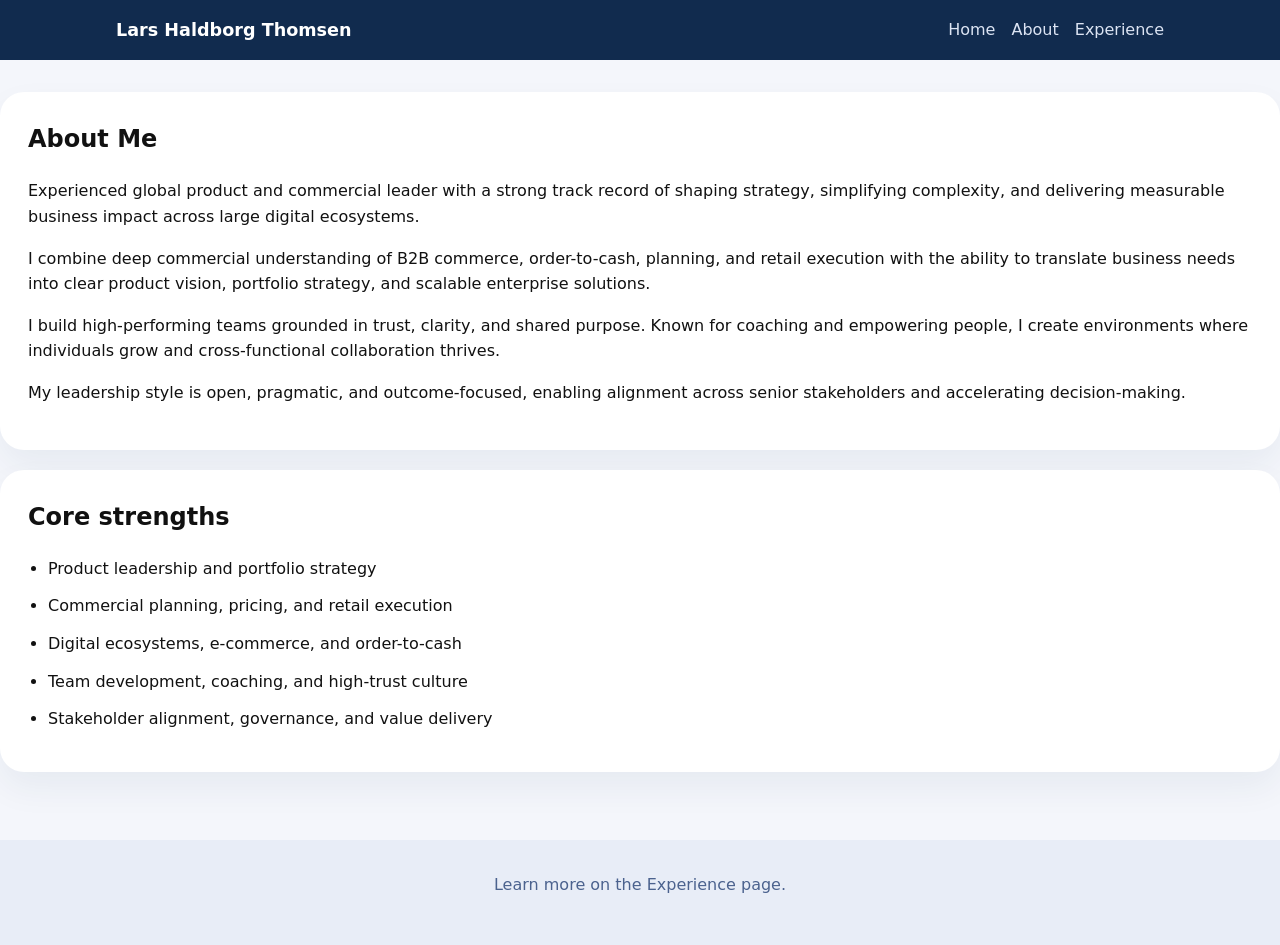
==== about.htm @ d58a7c3b "Add simple resume-based website with Home, About, and Experience pages" ====
﻿<!DOCTYPE html>
<html lang="en">
<head>
  <meta charset="UTF-8">
  <meta name="viewport" content="width=device-width, initial-scale=1.0">
  <title>About - Lars Haldborg Thomsen</title>
  <link rel="stylesheet" href="styles.css">
</head>
<body>
  <header class="site-header">
    <div class="container">
      <a class="brand" href="index.htm">Lars Haldborg Thomsen</a>
      <nav class="site-nav">
        <a href="index.htm">Home</a>
        <a href="about.htm">About</a>
        <a href="experience.htm">Experience</a>
      </nav>
    </div>
  </header>
  <main class="page-main">
    <section class="card">
      <h1>About Me</h1>
      <p>Experienced global product and commercial leader with a strong track record of shaping strategy, simplifying complexity, and delivering measurable business impact across large digital ecosystems.</p>
      <p>I combine deep commercial understanding of B2B commerce, order-to-cash, planning, and retail execution with the ability to translate business needs into clear product vision, portfolio strategy, and scalable enterprise solutions.</p>
      <p>I build high-performing teams grounded in trust, clarity, and shared purpose. Known for coaching and empowering people, I create environments where individuals grow and cross-functional collaboration thrives.</p>
      <p>My leadership style is open, pragmatic, and outcome-focused, enabling alignment across senior stakeholders and accelerating decision-making.</p>
    </section>
    <section class="card">
      <h2>Core strengths</h2>
      <ul>
        <li>Product leadership and portfolio strategy</li>
        <li>Commercial planning, pricing, and retail execution</li>
        <li>Digital ecosystems, e-commerce, and order-to-cash</li>
        <li>Team development, coaching, and high-trust culture</li>
        <li>Stakeholder alignment, governance, and value delivery</li>
      </ul>
    </section>
  </main>
  <footer class="site-footer">
    <p>Learn more on the Experience page.</p>
  </footer>
</body>
</html>
---- styles.css ----
﻿:root {
  color-scheme: light;
  font-family: Inter, system-ui, -apple-system, BlinkMacSystemFont, "Segoe UI", sans-serif;
  line-height: 1.6;
  color: #111;
  background: #f4f6fb;
}
* {
  box-sizing: border-box;
}
body {
  margin: 0;
  min-height: 100vh;
}
.container {
  max-width: 1080px;
  margin: 0 auto;
  padding: 0 1rem;
}
.site-header {
  background: #112b4e;
  color: white;
  padding: 1rem 0;
}
.site-header .container {
  display: flex;
  align-items: center;
  justify-content: space-between;
  gap: 1rem;
}
.brand {
  color: #fff;
  text-decoration: none;
  font-weight: 700;
  font-size: 1.1rem;
}
.site-nav {
  display: flex;
  flex-wrap: wrap;
  gap: 1rem;
}
.site-nav a {
  color: #dce4f3;
  text-decoration: none;
  font-weight: 500;
}
.site-nav a:hover,
.site-nav a:focus-visible {
  color: #fff;
}
.page-main {
  padding: 2rem 0 3rem;
}
.hero {
  background: #fff;
  border-radius: 24px;
  padding: 2rem;
  box-shadow: 0 20px 45px rgba(17, 43, 78, 0.08);
  margin-bottom: 1.5rem;
}
.hero h1 {
  margin: 0 0 0.75rem;
  font-size: clamp(2rem, 4vw, 3rem);
}
.hero p {
  margin: 0;
  max-width: 32rem;
  color: #33475b;
}
.card,
.experience-item {
  background: #fff;
  border-radius: 24px;
  padding: 1.75rem;
  margin-bottom: 1.25rem;
  box-shadow: 0 16px 35px rgba(17, 43, 78, 0.06);
}
.card h1,
.card h2,
.experience-item h2 {
  margin-top: 0;
}
.meta {
  margin: 0.4rem 0 1rem;
  color: #4b628e;
  font-size: 0.95rem;
}
ul {
  margin: 0;
  padding-left: 1.25rem;
}
li {
  margin-bottom: 0.75rem;
}
.site-footer {
  background: #e8edf7;
  padding: 1rem 0 2rem;
  text-align: center;
  color: #4b628e;
}
@media (max-width: 720px) {
  .site-header .container {
    flex-direction: column;
    align-items: flex-start;
  }
  .hero,
  .card,
  .experience-item {
    border-radius: 18px;
    padding: 1.5rem;
  }
}
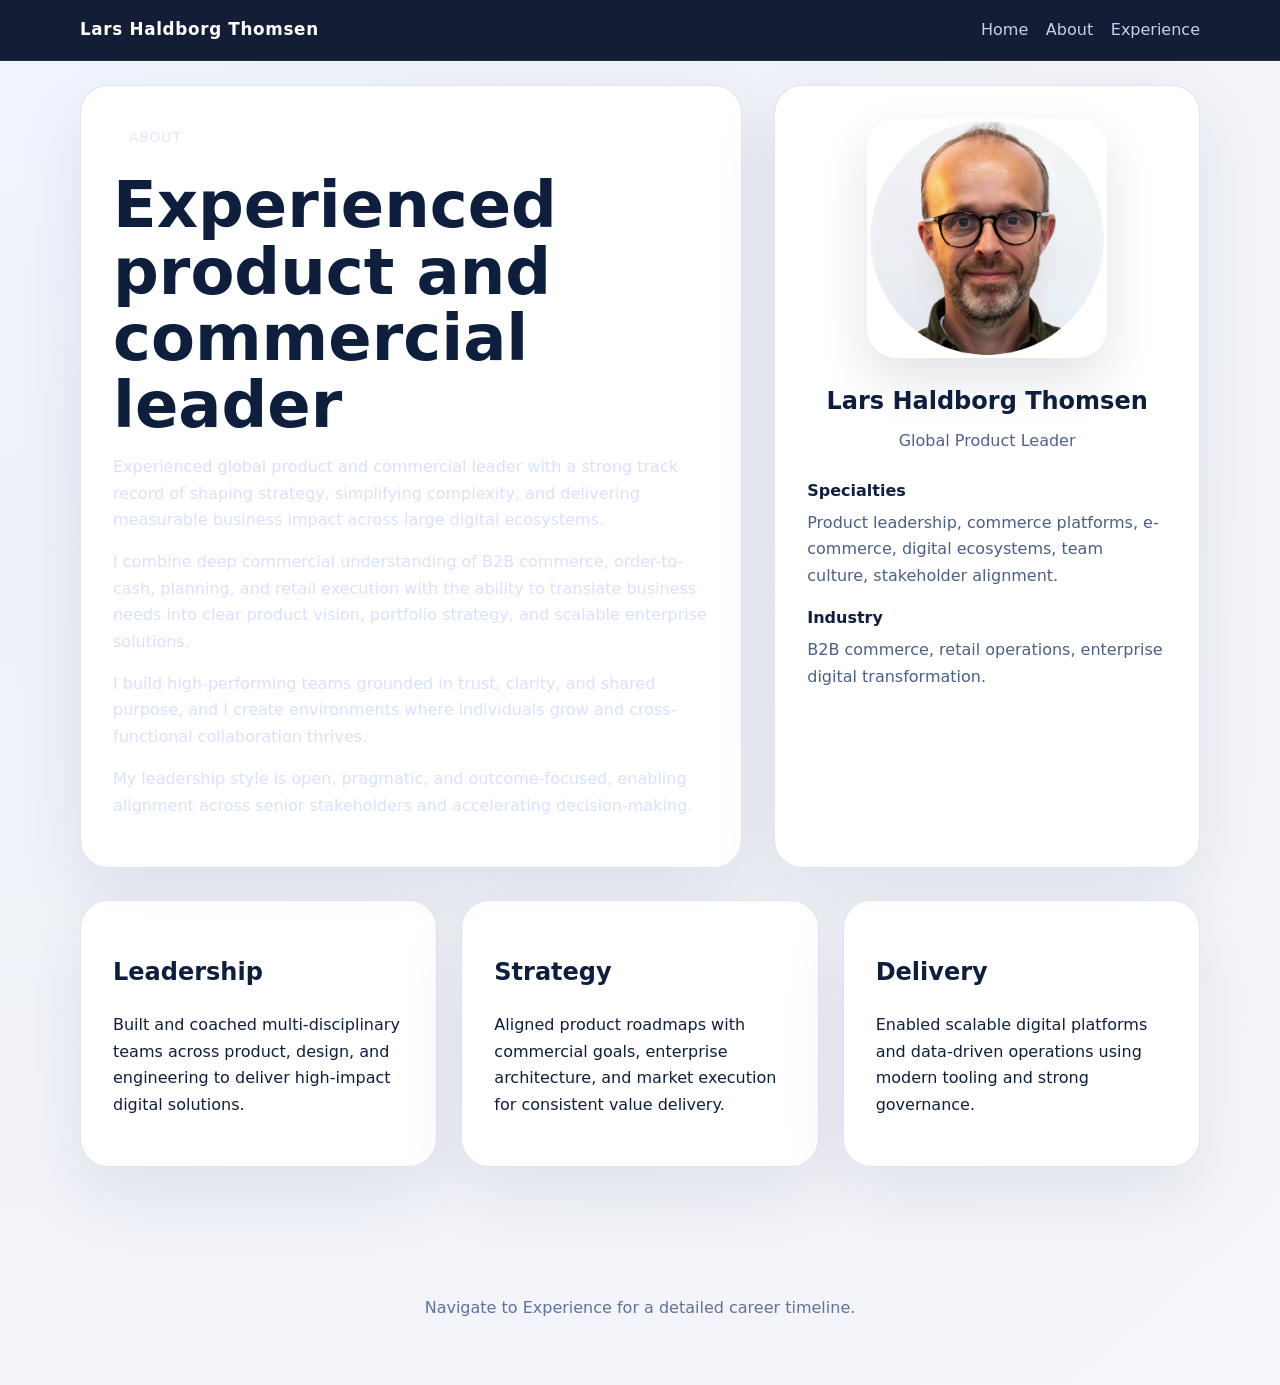
==== commit 7f02686c: "Update portfolio style with modern responsive layout and images" ====
--- a/about.htm
+++ b/about.htm
@@ -8,7 +8,7 @@
 </head>
 <body>
   <header class="site-header">
-    <div class="container">
+    <div class="container header-inner">
       <a class="brand" href="index.htm">Lars Haldborg Thomsen</a>
       <nav class="site-nav">
         <a href="index.htm">Home</a>
@@ -18,26 +18,52 @@
     </div>
   </header>
   <main class="page-main">
-    <section class="card">
-      <h1>About Me</h1>
-      <p>Experienced global product and commercial leader with a strong track record of shaping strategy, simplifying complexity, and delivering measurable business impact across large digital ecosystems.</p>
-      <p>I combine deep commercial understanding of B2B commerce, order-to-cash, planning, and retail execution with the ability to translate business needs into clear product vision, portfolio strategy, and scalable enterprise solutions.</p>
-      <p>I build high-performing teams grounded in trust, clarity, and shared purpose. Known for coaching and empowering people, I create environments where individuals grow and cross-functional collaboration thrives.</p>
-      <p>My leadership style is open, pragmatic, and outcome-focused, enabling alignment across senior stakeholders and accelerating decision-making.</p>
+    <section class="container about-grid">
+      <div class="about-copy card">
+        <span class="eyebrow">About</span>
+        <h1>Experienced product and commercial leader</h1>
+        <p>Experienced global product and commercial leader with a strong track record of shaping strategy, simplifying complexity, and delivering measurable business impact across large digital ecosystems.</p>
+        <p>I combine deep commercial understanding of B2B commerce, order-to-cash, planning, and retail execution with the ability to translate business needs into clear product vision, portfolio strategy, and scalable enterprise solutions.</p>
+        <p>I build high-performing teams grounded in trust, clarity, and shared purpose, and I create environments where individuals grow and cross-functional collaboration thrives.</p>
+        <p>My leadership style is open, pragmatic, and outcome-focused, enabling alignment across senior stakeholders and accelerating decision-making.</p>
+      </div>
+      <aside class="profile-card card">
+        <img src="assets/profile.png" alt="Lars Haldborg Thomsen profile photo">
+        <div>
+          <h2>Lars Haldborg Thomsen</h2>
+          <p>Global Product Leader</p>
+          <dl>
+            <div>
+              <dt>Specialties</dt>
+              <dd>Product leadership, commerce platforms, e-commerce, digital ecosystems, team culture, stakeholder alignment.</dd>
+            </div>
+            <div>
+              <dt>Industry</dt>
+              <dd>B2B commerce, retail operations, enterprise digital transformation.</dd>
+            </div>
+          </dl>
+        </div>
+      </aside>
     </section>
-    <section class="card">
-      <h2>Core strengths</h2>
-      <ul>
-        <li>Product leadership and portfolio strategy</li>
-        <li>Commercial planning, pricing, and retail execution</li>
-        <li>Digital ecosystems, e-commerce, and order-to-cash</li>
-        <li>Team development, coaching, and high-trust culture</li>
-        <li>Stakeholder alignment, governance, and value delivery</li>
-      </ul>
+    <section class="container feature-cards">
+      <article class="card">
+        <h2>Leadership</h2>
+        <p>Built and coached multi-disciplinary teams across product, design, and engineering to deliver high-impact digital solutions.</p>
+      </article>
+      <article class="card">
+        <h2>Strategy</h2>
+        <p>Aligned product roadmaps with commercial goals, enterprise architecture, and market execution for consistent value delivery.</p>
+      </article>
+      <article class="card">
+        <h2>Delivery</h2>
+        <p>Enabled scalable digital platforms and data-driven operations using modern tooling and strong governance.</p>
+      </article>
     </section>
   </main>
   <footer class="site-footer">
-    <p>Learn more on the Experience page.</p>
+    <div class="container footer-inner">
+      <p>Navigate to Experience for a detailed career timeline.</p>
+    </div>
   </footer>
 </body>
 </html>
--- a/styles.css
+++ b/styles.css
@@ -1,112 +1,312 @@
 ﻿:root {
-  color-scheme: light;
+  color-scheme: dark;
   font-family: Inter, system-ui, -apple-system, BlinkMacSystemFont, "Segoe UI", sans-serif;
-  line-height: 1.6;
-  color: #111;
-  background: #f4f6fb;
+  font-size: 16px;
+  line-height: 1.65;
+  color: #0e1f3d;
+  background: radial-gradient(circle at top left, #eff5ff 0%, #eef1f8 28%, #f5f6fb 100%);
 }
 * {
   box-sizing: border-box;
+}
+img {
+  max-width: 100%;
+  display: block;
 }
 body {
   margin: 0;
   min-height: 100vh;
 }
+a {
+  color: inherit;
+  text-decoration: none;
+}
+button,
+input,
+textarea {
+  font: inherit;
+}
 .container {
-  max-width: 1080px;
+  width: min(1120px, calc(100% - 2rem));
   margin: 0 auto;
-  padding: 0 1rem;
 }
 .site-header {
-  background: #112b4e;
-  color: white;
-  padding: 1rem 0;
-}
-.site-header .container {
+  position: sticky;
+  top: 0;
+  z-index: 20;
+  background: rgba(10, 20, 45, 0.96);
+  border-bottom: 1px solid rgba(255, 255, 255, 0.08);
+  backdrop-filter: blur(12px);
+}
+.header-inner {
   display: flex;
   align-items: center;
   justify-content: space-between;
   gap: 1rem;
+  padding: 1rem 0;
 }
 .brand {
   color: #fff;
-  text-decoration: none;
   font-weight: 700;
-  font-size: 1.1rem;
+  letter-spacing: 0.04em;
+  font-size: 1.05rem;
 }
 .site-nav {
   display: flex;
   flex-wrap: wrap;
-  gap: 1rem;
+  gap: 1.1rem;
 }
 .site-nav a {
-  color: #dce4f3;
-  text-decoration: none;
+  color: #c7d0eb;
   font-weight: 500;
+  transition: color 0.2s ease;
 }
 .site-nav a:hover,
 .site-nav a:focus-visible {
   color: #fff;
 }
 .page-main {
+  padding: 1.5rem 0 3rem;
+}
+.hero {
+  position: relative;
+  min-height: 64vh;
+  display: grid;
+  align-items: center;
+  margin-bottom: 2rem;
+  background: linear-gradient(180deg, rgba(8, 16, 40, 0.82), rgba(8, 16, 40, 0.82)), url('assets/hero.jpg') center/cover no-repeat;
+  border-radius: 32px;
+  overflow: hidden;
+}
+.hero-overlay {
+  position: absolute;
+  inset: 0;
+  background: linear-gradient(to right, rgba(8, 16, 40, 0.92) 0%, rgba(8, 16, 40, 0.44) 60%, rgba(8, 16, 40, 0.92) 100%);
+}
+.hero-content {
+  position: relative;
+  padding: 4rem 2rem;
+  color: #f6f8ff;
+}
+.eyebrow {
+  display: inline-block;
+  margin-bottom: 1rem;
+  padding: 0.5rem 1rem;
+  border-radius: 999px;
+  background: rgba(255, 255, 255, 0.12);
+  color: #e0e8ff;
+  font-size: 0.85rem;
+  letter-spacing: 0.08em;
+  text-transform: uppercase;
+}
+.hero h1,
+.about-copy h1,
+.experience-intro h1 {
+  margin: 0;
+  font-size: clamp(2.4rem, 5vw, 4.2rem);
+  line-height: 1.04;
+}
+.hero p,
+.about-copy p,
+.feature-card p,
+.invite-card p,
+.profile-card p,
+.profile-card dd,
+.timeline-item p {
+  color: #d8e1ff;
+}
+.hero-actions {
+  display: flex;
+  flex-wrap: wrap;
+  gap: 1rem;
+  margin-top: 2rem;
+}
+.button {
+  display: inline-flex;
+  align-items: center;
+  justify-content: center;
+  padding: 0.95rem 1.7rem;
+  border-radius: 999px;
+  font-weight: 600;
+  transition: transform 0.2s ease, box-shadow 0.2s ease;
+}
+.button:hover,
+.button:focus-visible {
+  transform: translateY(-1px);
+}
+.button-primary {
+  background: linear-gradient(135deg, #5f76ff, #2bb7ff);
+  color: #fff;
+  box-shadow: 0 18px 32px rgba(47, 128, 255, 0.22);
+}
+.button-secondary {
+  background: rgba(255, 255, 255, 0.12);
+  color: #eff5ff;
+  border: 1px solid rgba(255, 255, 255, 0.18);
+}
+.section-grid,
+.about-grid {
+  display: grid;
+  gap: 1.5rem;
+}
+.section-grid {
+  grid-template-columns: 1.4fr 0.9fr;
+  align-items: stretch;
+}
+.about-grid {
+  grid-template-columns: 1.4fr 0.9fr;
+  gap: 2rem;
+}
+.card {
+  background: rgba(255, 255, 255, 0.95);
+  border: 1px solid rgba(15, 25, 58, 0.12);
+  border-radius: 28px;
+  padding: 2rem;
+  box-shadow: 0 28px 70px rgba(14, 31, 58, 0.08);
+}
+.feature-card ul,
+.timeline-item ul {
+  margin: 1rem 0 0;
+  padding-left: 1.25rem;
+}
+.feature-card li,
+.timeline-item li {
+  margin-bottom: 0.85rem;
+  color: #182248;
+}
+.image-card {
+  overflow: hidden;
+  display: grid;
+  grid-template-columns: 1fr;
+  align-content: end;
+}
+.image-card img {
+  border-radius: 22px;
+  box-shadow: 0 26px 55px rgba(15, 25, 58, 0.14);
+  width: 100%;
+  display: block;
+  aspect-ratio: 4 / 3;
+  object-fit: cover;
+  margin-bottom: 1.5rem;
+}
+.profile-card {
+  text-align: center;
+}
+.profile-card img {
+  width: min(100%, 240px);
+  border-radius: 30px;
+  margin: 0 auto 1.5rem;
+  box-shadow: 0 22px 50px rgba(15, 25, 58, 0.12);
+}
+.profile-card h2 {
+  margin: 0 0 0.4rem;
+}
+.profile-card p {
+  margin: 0 0 1.5rem;
+  color: #506091;
+}
+.profile-card dl {
+  text-align: left;
+}
+.profile-card dt {
+  font-weight: 700;
+  color: #0f1f41;
+  margin-top: 1rem;
+}
+.profile-card dd {
+  margin: 0.35rem 0 0;
+  color: #4b5f87;
+}
+.feature-cards {
+  display: grid;
+  grid-template-columns: repeat(3, minmax(0, 1fr));
+  gap: 1.5rem;
+  margin-top: 2rem;
+}
+.invite-card {
+  background: linear-gradient(135deg, #0c1f4b, #102d6f);
+  color: #e3ebff;
+  border: 1px solid rgba(255, 255, 255, 0.1);
+  padding: 2rem;
+  border-radius: 30px;
+  box-shadow: 0 28px 80px rgba(15, 25, 58, 0.18);
+}
+.experience-intro {
+  margin-bottom: 1.5rem;
+}
+.timeline {
+  display: grid;
+  gap: 1.5rem;
+}
+.timeline-item {
+  position: relative;
+  padding-left: 2rem;
+}
+.timeline-item::before {
+  content: '';
+  position: absolute;
+  left: 0.5rem;
+  top: 1.25rem;
+  width: 12px;
+  height: 12px;
+  border-radius: 50%;
+  background: linear-gradient(135deg, #5f76ff, #2bb7ff);
+}
+.timeline-meta {
+  display: inline-flex;
+  align-items: center;
+  justify-content: center;
+  padding: 0.5rem 1rem;
+  border-radius: 999px;
+  background: rgba(94, 126, 255, 0.12);
+  color: #1b2d5b;
+  font-size: 0.9rem;
+  margin-bottom: 0.8rem;
+}
+.meta {
+  margin: 0.35rem 0 1rem;
+  color: #4f6291;
+}
+.site-footer {
+  margin-top: 2rem;
   padding: 2rem 0 3rem;
 }
-.hero {
-  background: #fff;
-  border-radius: 24px;
-  padding: 2rem;
-  box-shadow: 0 20px 45px rgba(17, 43, 78, 0.08);
-  margin-bottom: 1.5rem;
-}
-.hero h1 {
-  margin: 0 0 0.75rem;
-  font-size: clamp(2rem, 4vw, 3rem);
-}
-.hero p {
-  margin: 0;
-  max-width: 32rem;
-  color: #33475b;
-}
-.card,
-.experience-item {
-  background: #fff;
-  border-radius: 24px;
-  padding: 1.75rem;
-  margin-bottom: 1.25rem;
-  box-shadow: 0 16px 35px rgba(17, 43, 78, 0.06);
-}
-.card h1,
-.card h2,
-.experience-item h2 {
-  margin-top: 0;
-}
-.meta {
-  margin: 0.4rem 0 1rem;
-  color: #4b628e;
-  font-size: 0.95rem;
-}
-ul {
-  margin: 0;
-  padding-left: 1.25rem;
-}
-li {
-  margin-bottom: 0.75rem;
-}
-.site-footer {
-  background: #e8edf7;
-  padding: 1rem 0 2rem;
+.footer-inner {
+  display: flex;
+  flex-direction: column;
+  gap: 0.5rem;
+  color: #5f719d;
   text-align: center;
-  color: #4b628e;
-}
-@media (max-width: 720px) {
-  .site-header .container {
+}
+@media (max-width: 900px) {
+  .section-grid,
+  .about-grid,
+  .feature-cards {
+    grid-template-columns: 1fr;
+  }
+  .hero {
+    min-height: 56vh;
+  }
+}
+@media (max-width: 620px) {
+  .header-inner {
     flex-direction: column;
     align-items: flex-start;
   }
-  .hero,
-  .card,
-  .experience-item {
-    border-radius: 18px;
-    padding: 1.5rem;
-  }
-}
+  .hero-content {
+    padding: 3rem 1.2rem;
+  }
+  .hero h1 {
+    font-size: 2.6rem;
+  }
+  .button {
+    width: 100%;
+  }
+  .hero-actions {
+    flex-direction: column;
+  }
+  .site-nav {
+    width: 100%;
+    justify-content: flex-start;
+  }
+}
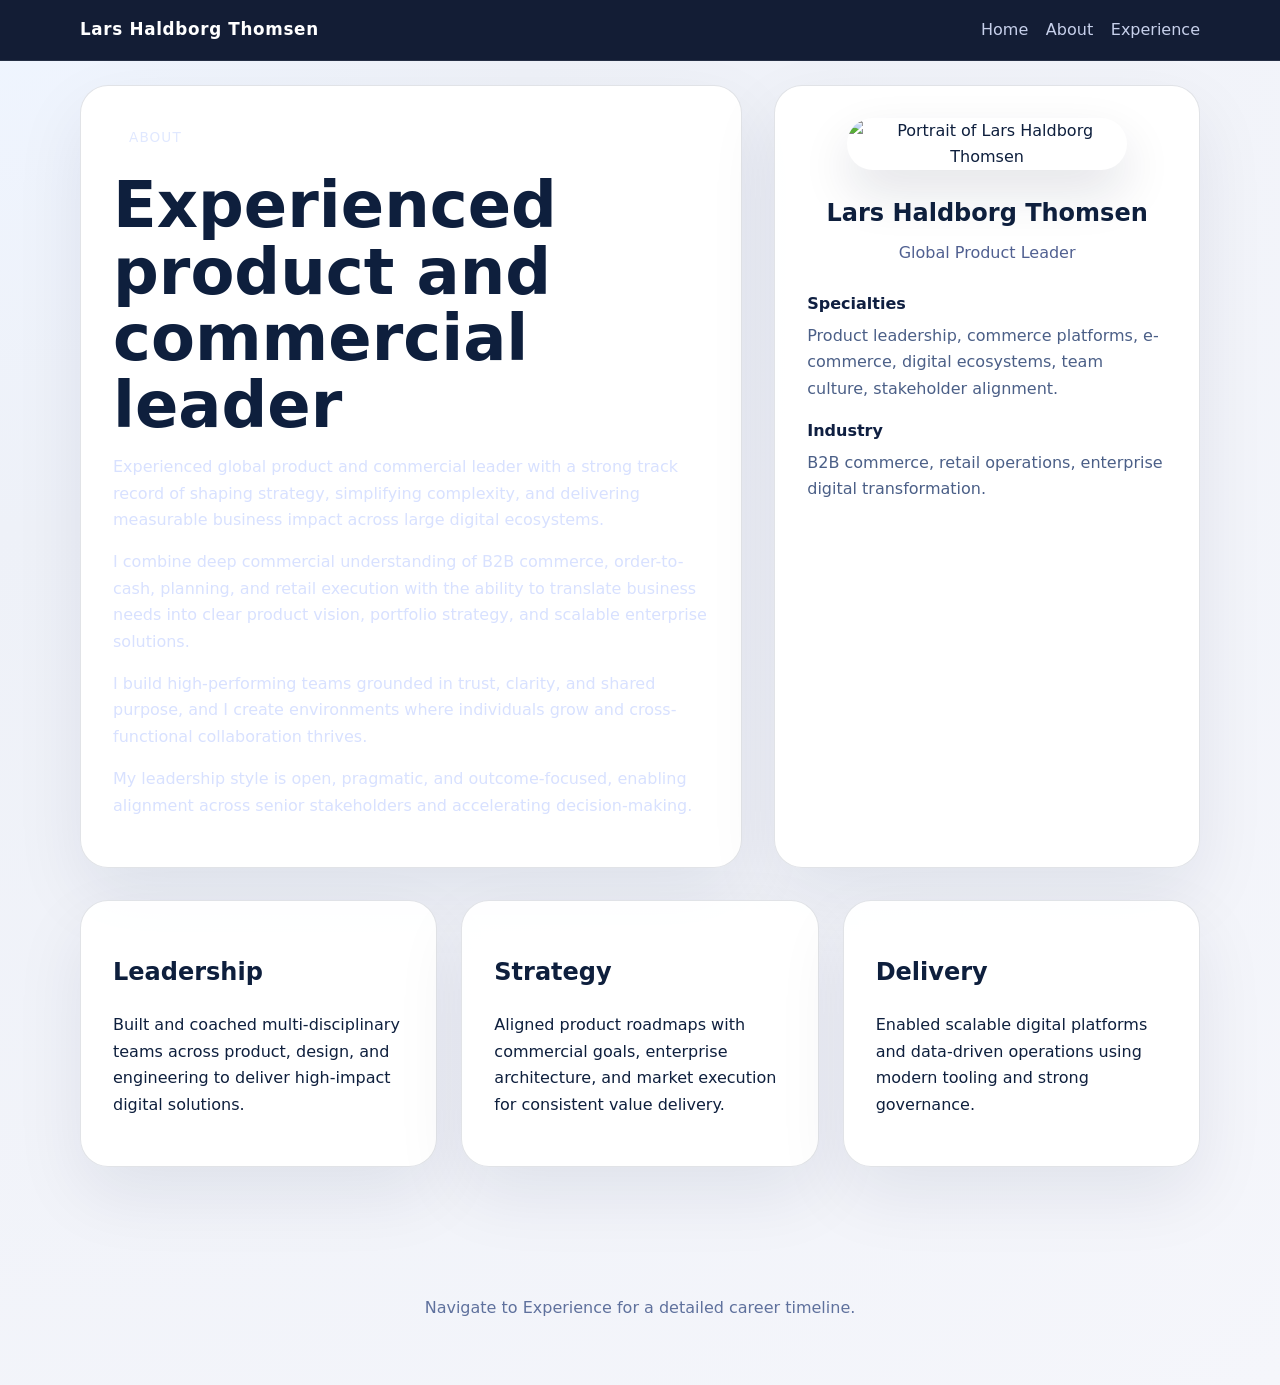
==== commit 5957f40d: "Adjust profile image layout for new photo size and add lazy loading" ====
--- a/about.htm
+++ b/about.htm
@@ -28,7 +28,7 @@
         <p>My leadership style is open, pragmatic, and outcome-focused, enabling alignment across senior stakeholders and accelerating decision-making.</p>
       </div>
       <aside class="profile-card card">
-        <img src="assets/profile.png" alt="Lars Haldborg Thomsen profile photo">
+        <img src="assets/profile.png" alt="Portrait of Lars Haldborg Thomsen" loading="lazy">
         <div>
           <h2>Lars Haldborg Thomsen</h2>
           <p>Global Product Leader</p>
--- a/styles.css
+++ b/styles.css
@@ -184,8 +184,8 @@
   border-radius: 22px;
   box-shadow: 0 26px 55px rgba(15, 25, 58, 0.14);
   width: 100%;
+  height: auto;
   display: block;
-  aspect-ratio: 4 / 3;
   object-fit: cover;
   margin-bottom: 1.5rem;
 }
@@ -193,7 +193,9 @@
   text-align: center;
 }
 .profile-card img {
-  width: min(100%, 240px);
+  max-width: 280px;
+  width: 100%;
+  height: auto;
   border-radius: 30px;
   margin: 0 auto 1.5rem;
   box-shadow: 0 22px 50px rgba(15, 25, 58, 0.12);
